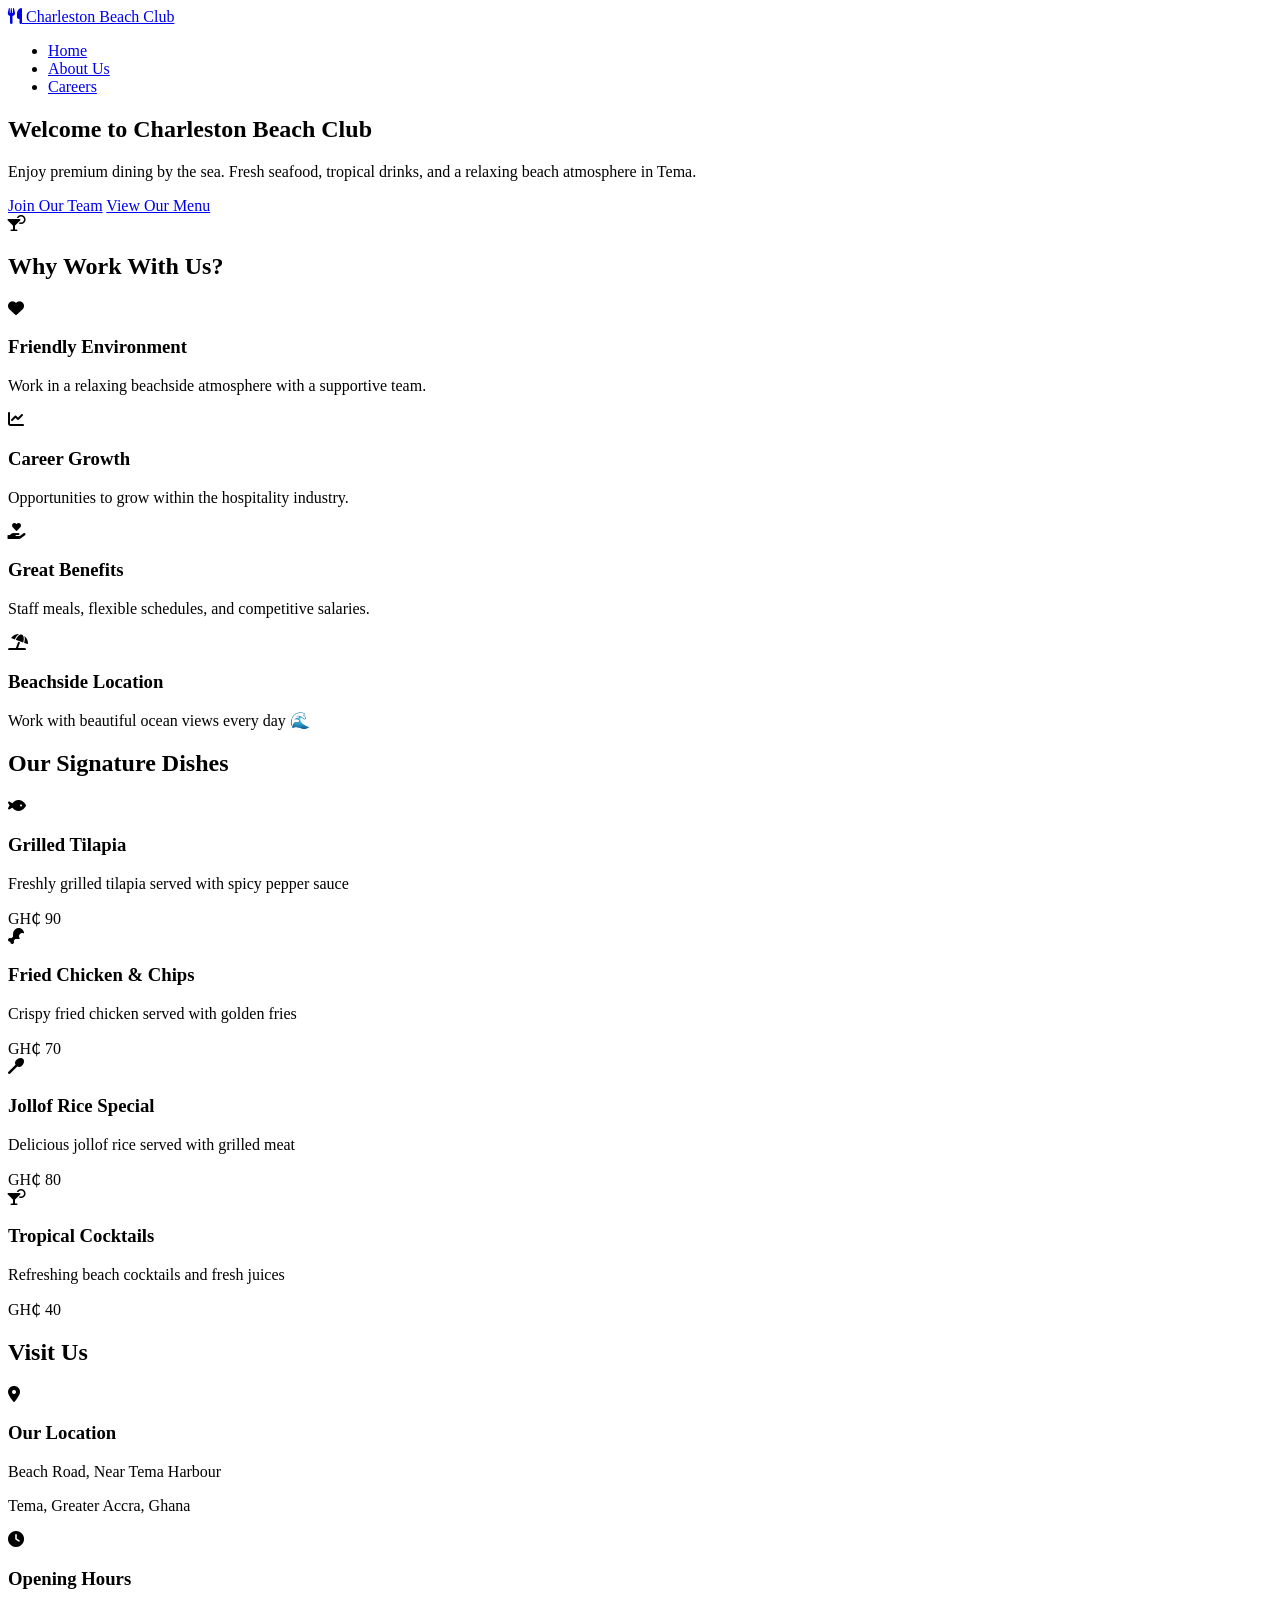
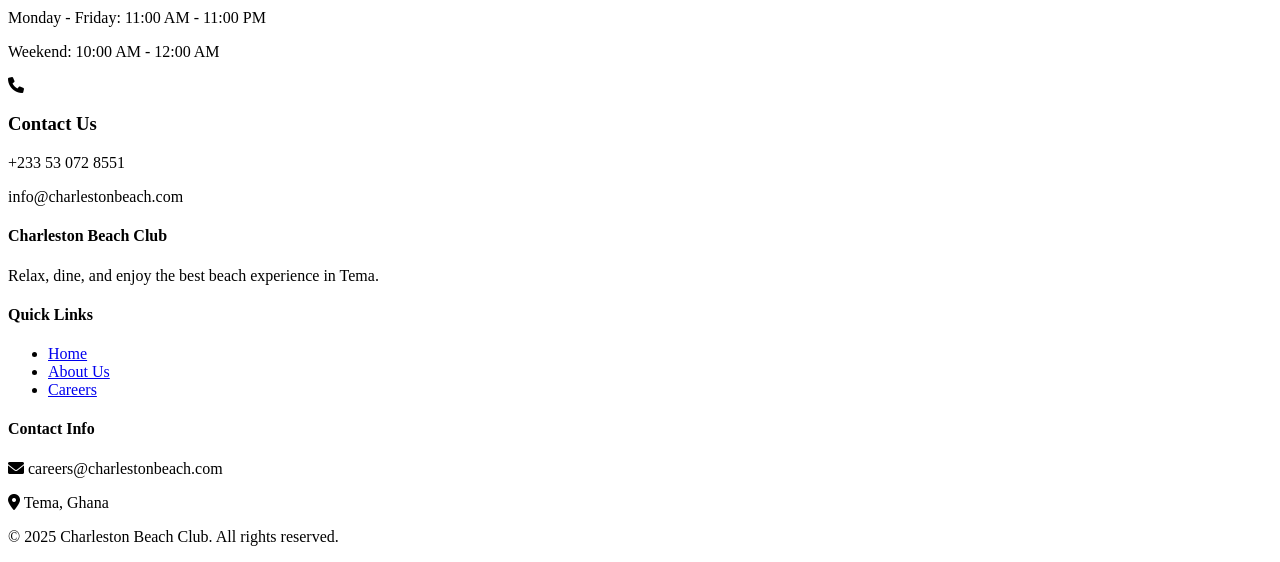
==== index.html @ 64b708ce "Add files via upload" ====
<!DOCTYPE html>
<html lang="en">
<head>
    <meta charset="UTF-8">
    <meta name="viewport" content="width=device-width, initial-scale=1.0">
    <title>Charleston Beach Club - Home</title>
    <link rel="stylesheet" href="css/style.css">
    <link rel="stylesheet" href="https://cdnjs.cloudflare.com/ajax/libs/font-awesome/6.0.0/css/all.min.css">
</head>
<body>
    <nav class="navbar">
        <div class="container">
            <div class="logo">
                <a href="index.html">
                    <i class="fas fa-utensils"></i>
                    <span>Charleston Beach Club</span>
                </a>
            </div>
            <ul class="nav-menu">
                <li><a href="index.html" class="active">Home</a></li>
                <li><a href="about.html">About Us</a></li>
                <li><a href="application.html">Careers</a></li>
            </ul>
            <div class="hamburger">
                <span></span>
                <span></span>
                <span></span>
            </div>
        </div>
    </nav>

    <section class="hero">
        <div class="container">
            <div class="hero-content">
                <h1>Welcome to Charleston Beach Club</h1>
                <p>Enjoy premium dining by the sea. Fresh seafood, tropical drinks, and a relaxing beach atmosphere in Tema.</p>
                <a href="application.html" class="btn-primary">Join Our Team</a>
                <a href="#menu" class="btn-outline">View Our Menu</a>
            </div>
            <div class="hero-image">
                <i class="fas fa-cocktail"></i>
            </div>
        </div>
    </section>

    <section class="features">
        <div class="container">
            <h2>Why Work With Us?</h2>
            <div class="features-grid">
                <div class="feature-card">
                    <i class="fas fa-heart"></i>
                    <h3>Friendly Environment</h3>
                    <p>Work in a relaxing beachside atmosphere with a supportive team.</p>
                </div>
                <div class="feature-card">
                    <i class="fas fa-chart-line"></i>
                    <h3>Career Growth</h3>
                    <p>Opportunities to grow within the hospitality industry.</p>
                </div>
                <div class="feature-card">
                    <i class="fas fa-hand-holding-heart"></i>
                    <h3>Great Benefits</h3>
                    <p>Staff meals, flexible schedules, and competitive salaries.</p>
                </div>
                <div class="feature-card">
                    <i class="fas fa-umbrella-beach"></i>
                    <h3>Beachside Location</h3>
                    <p>Work with beautiful ocean views every day 🌊</p>
                </div>
            </div>
        </div>
    </section>

    <section id="menu" class="menu-preview">
        <div class="container">
            <h2>Our Signature Dishes</h2>
            <div class="menu-grid">
                <div class="menu-item">
                    <i class="fas fa-fish"></i>
                    <h3>Grilled Tilapia</h3>
                    <p>Freshly grilled tilapia served with spicy pepper sauce</p>
                    <span class="price">GH₵ 90</span>
                </div>
                <div class="menu-item">
                    <i class="fas fa-drumstick-bite"></i>
                    <h3>Fried Chicken & Chips</h3>
                    <p>Crispy fried chicken served with golden fries</p>
                    <span class="price">GH₵ 70</span>
                </div>
                <div class="menu-item">
                    <i class="fas fa-utensil-spoon"></i>
                    <h3>Jollof Rice Special</h3>
                    <p>Delicious jollof rice served with grilled meat</p>
                    <span class="price">GH₵ 80</span>
                </div>
                <div class="menu-item">
                    <i class="fas fa-cocktail"></i>
                    <h3>Tropical Cocktails</h3>
                    <p>Refreshing beach cocktails and fresh juices</p>
                    <span class="price">GH₵ 40</span>
                </div>
            </div>
        </div>
    </section>

    <section class="locations">
        <div class="container">
            <h2>Visit Us</h2>
            <div class="location-info">
                <div class="info-card">
                    <i class="fas fa-map-marker-alt"></i>
                    <h3>Our Location</h3>
                    <p>Beach Road, Near Tema Harbour</p>
                    <p>Tema, Greater Accra, Ghana</p>
                </div>
                <div class="info-card">
                    <i class="fas fa-clock"></i>
                    <h3>Opening Hours</h3>
                    <p>Monday - Friday: 11:00 AM - 11:00 PM</p>
                    <p>Weekend: 10:00 AM - 12:00 AM</p>
                </div>
                <div class="info-card">
                    <i class="fas fa-phone"></i>
                    <h3>Contact Us</h3>
                    <p>+233 53 072 8551</p>
                    <p>info@charlestonbeach.com</p>
                </div>
            </div>
        </div>
    </section>

    <footer>
        <div class="container">
            <div class="footer-content">
                <div class="footer-section">
                    <h4>Charleston Beach Club</h4>
                    <p>Relax, dine, and enjoy the best beach experience in Tema.</p>
                </div>
                <div class="footer-section">
                    <h4>Quick Links</h4>
                    <ul>
                        <li><a href="index.html">Home</a></li>
                        <li><a href="about.html">About Us</a></li>
                        <li><a href="application.html">Careers</a></li>
                    </ul>
                </div>
                <div class="footer-section">
                    <h4>Contact Info</h4>
                    <p><i class="fas fa-envelope"></i> careers@charlestonbeach.com</p>
                    <p><i class="fas fa-map-marker-alt"></i> Tema, Ghana</p>
                </div>
            </div>
            <div class="footer-bottom">
                <p>&copy; 2025 Charleston Beach Club. All rights reserved.</p>
            </div>
        </div>
    </footer>

    <script src="js/main.js"></script>
</body>
</html>
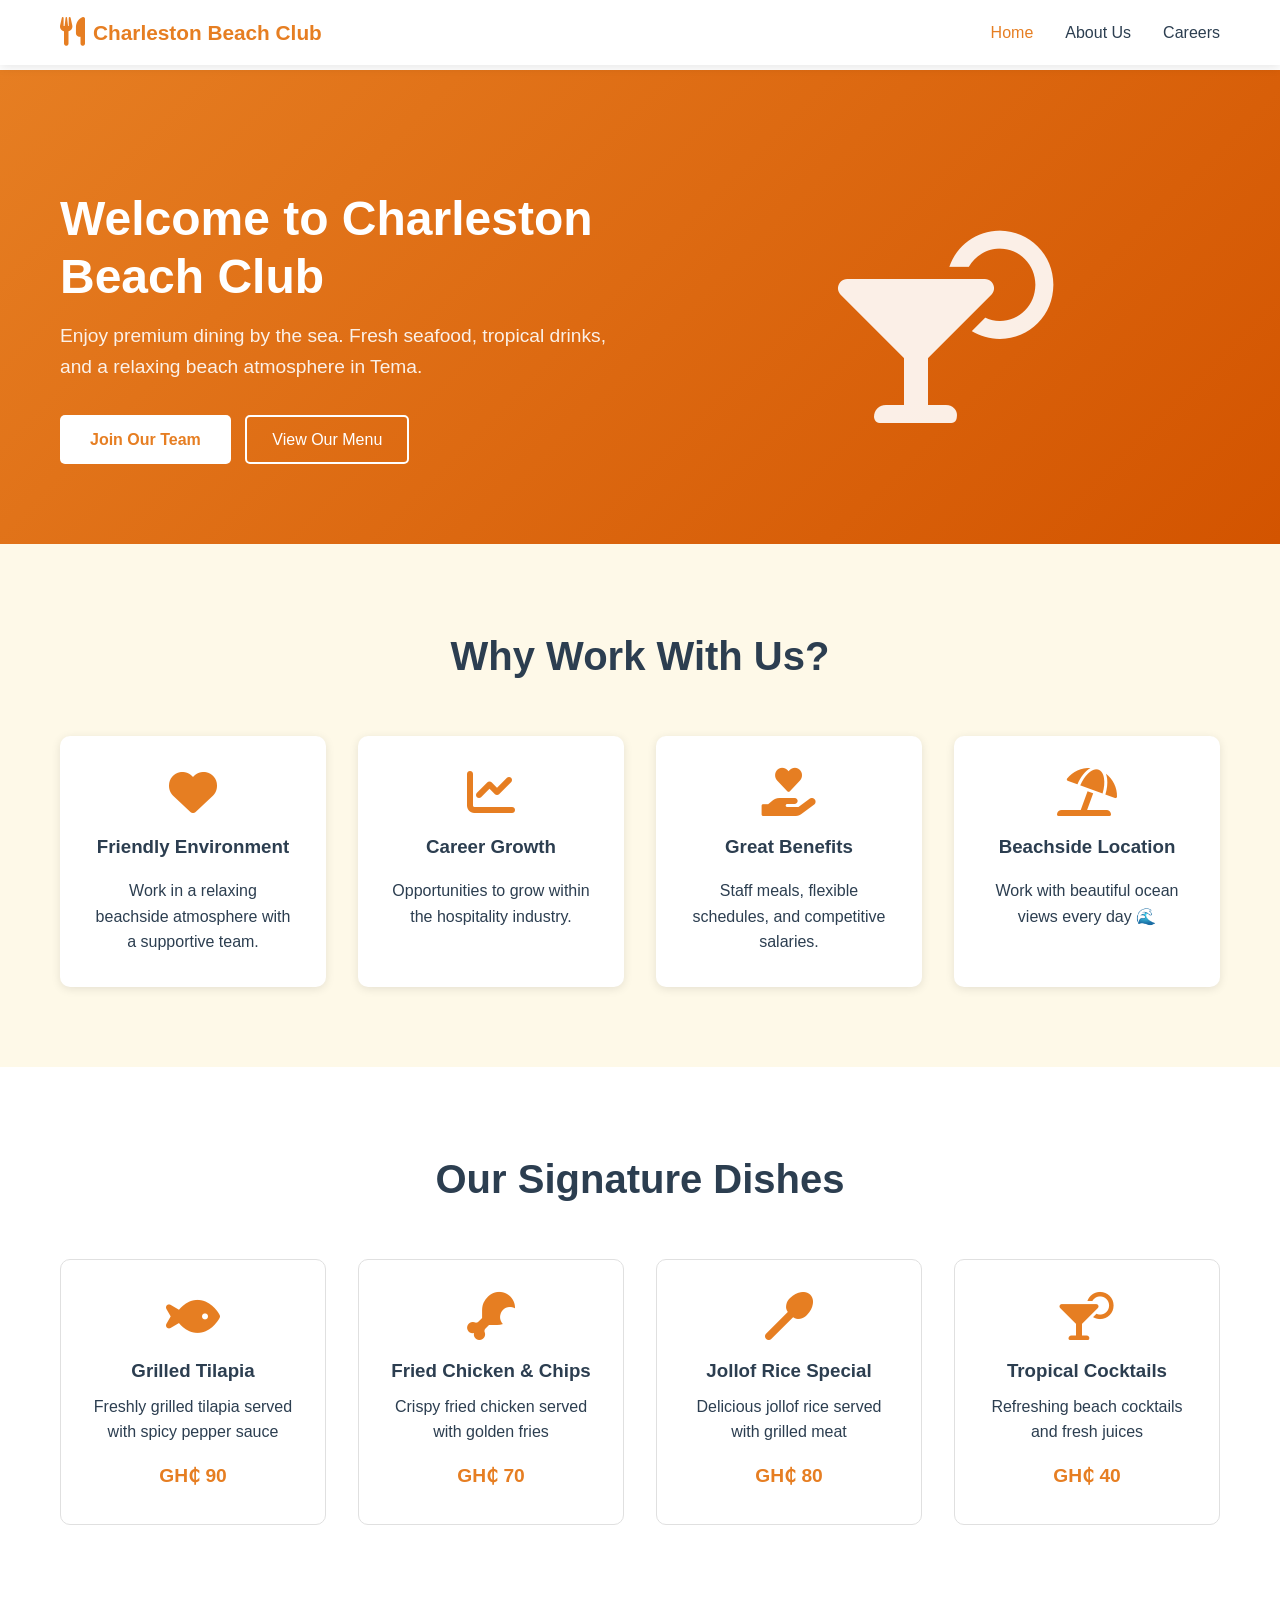
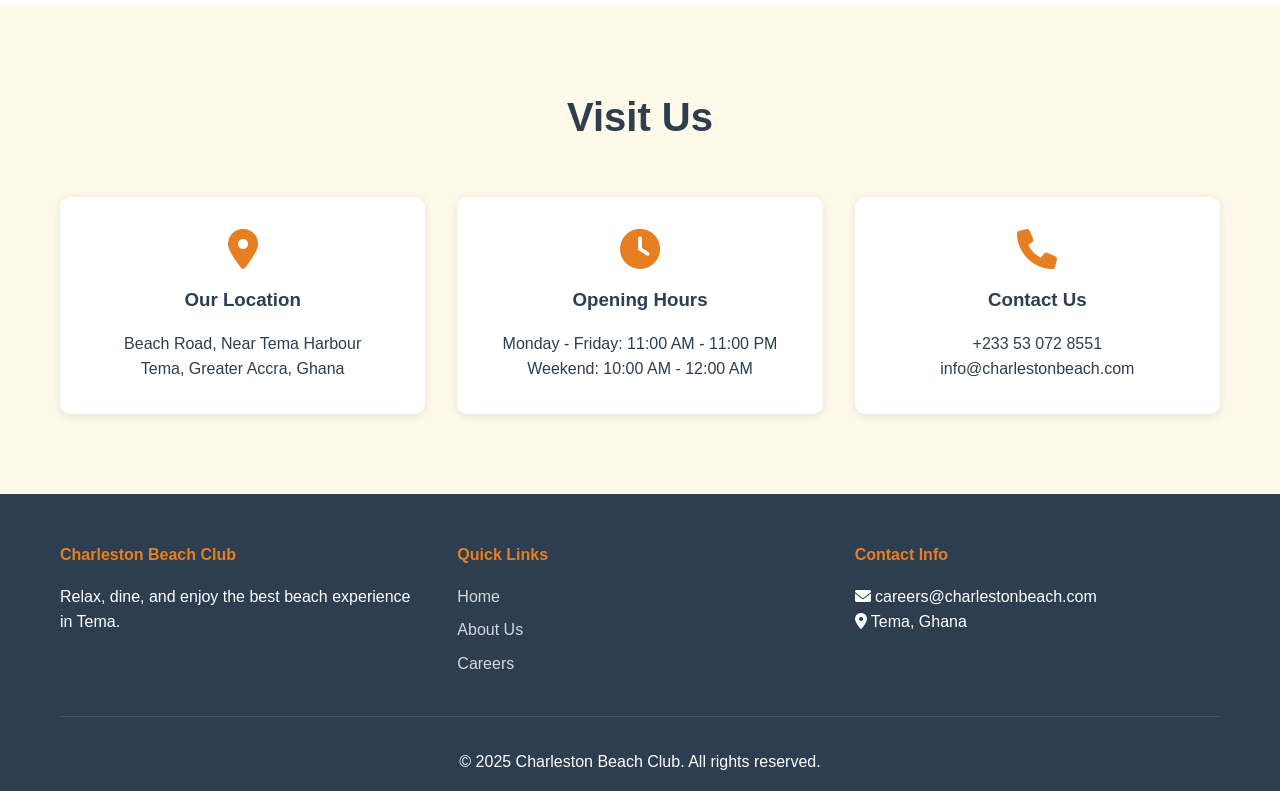
==== commit d8ef849b: "Add files via upload" ====
--- a/index.html
+++ b/index.html
@@ -4,7 +4,7 @@
     <meta charset="UTF-8">
     <meta name="viewport" content="width=device-width, initial-scale=1.0">
     <title>Charleston Beach Club - Home</title>
-    <link rel="stylesheet" href="css/style.css">
+    <link rel="stylesheet" href="style.css">
     <link rel="stylesheet" href="https://cdnjs.cloudflare.com/ajax/libs/font-awesome/6.0.0/css/all.min.css">
 </head>
 <body>
@@ -156,6 +156,6 @@
         </div>
     </footer>
 
-    <script src="js/main.js"></script>
+    <script src="main.js"></script>
 </body>
 </html>
--- a/style.css
+++ b/style.css
@@ -0,0 +1,1196 @@
+* {
+    margin: 0;
+    padding: 0;
+    box-sizing: border-box;
+}
+
+:root {
+    --primary-color: #e67e22;
+    --secondary-color: #d35400;
+    --success-color: #27ae60;
+    --danger-color: #e74c3c;
+    --text-color: #2c3e50;
+    --light-bg: #fef9e8;
+    --border-color: #e0e0e0;
+    --shadow: 0 2px 10px rgba(0, 0, 0, 0.1);
+    --shadow-lg: 0 5px 20px rgba(0, 0, 0, 0.15);
+}
+
+body {
+    font-family: 'Segoe UI', Tahoma, Geneva, Verdana, sans-serif;
+    line-height: 1.6;
+    color: var(--text-color);
+    background-color: #fff;
+}
+
+.container {
+    max-width: 1200px;
+    margin: 0 auto;
+    padding: 0 20px;
+}
+
+/* Navbar */
+.navbar {
+    background: white;
+    box-shadow: var(--shadow);
+    position: fixed;
+    top: 0;
+    width: 100%;
+    z-index: 1000;
+    transition: all 0.3s;
+}
+
+.navbar .container {
+    display: flex;
+    justify-content: space-between;
+    align-items: center;
+    padding: 1rem 20px;
+}
+
+.logo a {
+    font-size: 1.3rem;
+    font-weight: bold;
+    text-decoration: none;
+    color: var(--primary-color);
+    display: flex;
+    align-items: center;
+    gap: 0.5rem;
+}
+
+.logo i {
+    font-size: 1.8rem;
+}
+
+.nav-menu {
+    display: flex;
+    list-style: none;
+    gap: 2rem;
+}
+
+.nav-menu a {
+    text-decoration: none;
+    color: var(--text-color);
+    font-weight: 500;
+    transition: color 0.3s;
+}
+
+.nav-menu a:hover,
+.nav-menu a.active {
+    color: var(--primary-color);
+}
+
+.hamburger {
+    display: none;
+    flex-direction: column;
+    cursor: pointer;
+    padding: 0.5rem;
+    z-index: 1001;
+}
+
+.hamburger span {
+    width: 25px;
+    height: 3px;
+    background: var(--text-color);
+    margin: 3px 0;
+    transition: 0.3s;
+    border-radius: 2px;
+}
+
+.hamburger.active span:nth-child(1) {
+    transform: rotate(-45deg) translate(-5px, 6px);
+}
+
+.hamburger.active span:nth-child(2) {
+    opacity: 0;
+}
+
+.hamburger.active span:nth-child(3) {
+    transform: rotate(45deg) translate(-5px, -6px);
+}
+
+/* Hero Section */
+.hero {
+    padding: 120px 0 80px;
+    background: linear-gradient(135deg, var(--primary-color), var(--secondary-color));
+    color: white;
+    margin-top: 70px;
+}
+
+.hero .container {
+    display: grid;
+    grid-template-columns: 1fr 1fr;
+    gap: 4rem;
+    align-items: center;
+}
+
+.hero-content h1 {
+    font-size: 3rem;
+    margin-bottom: 1rem;
+    line-height: 1.2;
+}
+
+.hero-content p {
+    font-size: 1.2rem;
+    margin-bottom: 2rem;
+    opacity: 0.9;
+}
+
+.hero-image {
+    text-align: center;
+}
+
+.hero-image i {
+    font-size: 12rem;
+    opacity: 0.9;
+}
+
+/* Buttons */
+.btn-primary {
+    display: inline-block;
+    padding: 12px 30px;
+    background: white;
+    color: var(--primary-color);
+    text-decoration: none;
+    border-radius: 5px;
+    font-weight: 600;
+    transition: all 0.3s;
+    border: none;
+    cursor: pointer;
+    margin-right: 10px;
+}
+
+.btn-primary:hover {
+    transform: translateY(-2px);
+    box-shadow: var(--shadow-lg);
+}
+
+.btn-outline {
+    display: inline-block;
+    padding: 10px 25px;
+    border: 2px solid white;
+    color: white;
+    text-decoration: none;
+    border-radius: 5px;
+    font-weight: 500;
+    transition: all 0.3s;
+    background: transparent;
+}
+
+.btn-outline:hover {
+    background: white;
+    color: var(--primary-color);
+}
+
+/* Features Section */
+.features {
+    padding: 80px 0;
+    background: var(--light-bg);
+}
+
+.features h2 {
+    text-align: center;
+    font-size: 2.5rem;
+    margin-bottom: 3rem;
+    color: var(--text-color);
+}
+
+.features-grid {
+    display: grid;
+    grid-template-columns: repeat(auto-fit, minmax(250px, 1fr));
+    gap: 2rem;
+}
+
+.feature-card {
+    background: white;
+    padding: 2rem;
+    text-align: center;
+    border-radius: 10px;
+    box-shadow: var(--shadow);
+    transition: transform 0.3s;
+}
+
+.feature-card:hover {
+    transform: translateY(-5px);
+    box-shadow: var(--shadow-lg);
+}
+
+.feature-card i {
+    font-size: 3rem;
+    color: var(--primary-color);
+    margin-bottom: 1rem;
+}
+
+.feature-card h3 {
+    margin-bottom: 1rem;
+    color: var(--text-color);
+}
+
+/* Menu Preview */
+.menu-preview {
+    padding: 80px 0;
+    background: white;
+}
+
+.menu-preview h2 {
+    text-align: center;
+    font-size: 2.5rem;
+    margin-bottom: 3rem;
+}
+
+.menu-grid {
+    display: grid;
+    grid-template-columns: repeat(auto-fit, minmax(250px, 1fr));
+    gap: 2rem;
+}
+
+.menu-item {
+    text-align: center;
+    padding: 2rem;
+    border: 1px solid var(--border-color);
+    border-radius: 10px;
+    transition: all 0.3s;
+}
+
+.menu-item:hover {
+    transform: translateY(-5px);
+    box-shadow: var(--shadow);
+}
+
+.menu-item i {
+    font-size: 3rem;
+    color: var(--primary-color);
+    margin-bottom: 1rem;
+}
+
+.menu-item h3 {
+    margin-bottom: 0.5rem;
+}
+
+.menu-item .price {
+    display: inline-block;
+    margin-top: 1rem;
+    font-size: 1.2rem;
+    font-weight: bold;
+    color: var(--primary-color);
+}
+
+/* Locations Section */
+.locations {
+    padding: 80px 0;
+    background: var(--light-bg);
+}
+
+.locations h2 {
+    text-align: center;
+    font-size: 2.5rem;
+    margin-bottom: 3rem;
+}
+
+.location-info {
+    display: grid;
+    grid-template-columns: repeat(auto-fit, minmax(300px, 1fr));
+    gap: 2rem;
+}
+
+.info-card {
+    text-align: center;
+    padding: 2rem;
+    background: white;
+    border-radius: 10px;
+    box-shadow: var(--shadow);
+}
+
+.info-card i {
+    font-size: 2.5rem;
+    color: var(--primary-color);
+    margin-bottom: 1rem;
+}
+
+.info-card h3 {
+    margin-bottom: 1rem;
+}
+
+/* Page Header */
+.page-header {
+    background: linear-gradient(135deg, var(--primary-color), var(--secondary-color));
+    color: white;
+    padding: 100px 0 60px;
+    text-align: center;
+    margin-top: 70px;
+}
+
+.page-header h1 {
+    font-size: 3rem;
+    margin-bottom: 1rem;
+}
+
+/* About Page */
+.about-content {
+    padding: 80px 0;
+}
+
+.about-grid {
+    display: grid;
+    grid-template-columns: 2fr 1fr;
+    gap: 3rem;
+}
+
+.about-text h2 {
+    margin: 1.5rem 0 1rem;
+    color: var(--primary-color);
+}
+
+.about-text h2:first-of-type {
+    margin-top: 0;
+}
+
+.values-list {
+    margin-top: 1rem;
+}
+
+.value-item {
+    display: flex;
+    gap: 1rem;
+    margin-bottom: 1.5rem;
+}
+
+.value-item i {
+    font-size: 1.5rem;
+    color: var(--primary-color);
+}
+
+.about-stats {
+    display: grid;
+    grid-template-columns: repeat(2, 1fr);
+    gap: 1rem;
+}
+
+.stat-box {
+    background: var(--light-bg);
+    padding: 2rem;
+    text-align: center;
+    border-radius: 10px;
+}
+
+.stat-box h3 {
+    font-size: 2rem;
+    color: var(--primary-color);
+    margin-bottom: 0.5rem;
+}
+
+/* Team Section */
+.team-section {
+    padding: 80px 0;
+    background: var(--light-bg);
+}
+
+.team-section h2 {
+    text-align: center;
+    font-size: 2.5rem;
+    margin-bottom: 3rem;
+}
+
+.positions-list {
+    display: flex;
+    flex-direction: column;
+    gap: 1rem;
+    max-width: 800px;
+    margin: 0 auto;
+}
+
+.position-item {
+    display: flex;
+    justify-content: space-between;
+    align-items: center;
+    padding: 1.5rem;
+    background: white;
+    border: 1px solid var(--border-color);
+    border-radius: 10px;
+    transition: all 0.3s;
+}
+
+.position-item:hover {
+    box-shadow: var(--shadow-lg);
+    border-color: transparent;
+}
+
+.position-info h3 {
+    margin-bottom: 0.5rem;
+    color: var(--primary-color);
+}
+
+.position-info p {
+    color: #6b7280;
+    margin-bottom: 0.5rem;
+}
+
+.badge {
+    display: inline-block;
+    padding: 3px 10px;
+    background: var(--primary-color);
+    color: white;
+    border-radius: 15px;
+    font-size: 0.8rem;
+}
+
+/* Application Form */
+.application-form-section {
+    padding: 80px 0;
+    background: var(--light-bg);
+}
+
+.form-container {
+    background: white;
+    border-radius: 10px;
+    box-shadow: var(--shadow-lg);
+    padding: 2rem;
+}
+
+.form-progress {
+    display: flex;
+    justify-content: space-between;
+    margin-bottom: 3rem;
+    position: relative;
+}
+
+.form-progress::before {
+    content: '';
+    position: absolute;
+    top: 50%;
+    left: 0;
+    right: 0;
+    height: 2px;
+    background: var(--border-color);
+    z-index: 1;
+}
+
+.progress-step {
+    background: white;
+    padding: 10px 20px;
+    border-radius: 25px;
+    border: 2px solid var(--border-color);
+    position: relative;
+    z-index: 2;
+    font-weight: 500;
+    transition: all 0.3s;
+}
+
+.progress-step.active {
+    border-color: var(--primary-color);
+    color: var(--primary-color);
+    background: white;
+}
+
+.form-step {
+    display: none;
+    animation: fadeIn 0.5s;
+}
+
+.form-step.active {
+    display: block;
+}
+
+@keyframes fadeIn {
+    from {
+        opacity: 0;
+        transform: translateY(20px);
+    }
+    to {
+        opacity: 1;
+        transform: translateY(0);
+    }
+}
+
+.form-group {
+    margin-bottom: 1.5rem;
+}
+
+.form-group label {
+    display: block;
+    margin-bottom: 0.5rem;
+    font-weight: 500;
+    color: var(--text-color);
+}
+
+.form-group input,
+.form-group select,
+.form-group textarea {
+    width: 100%;
+    padding: 12px;
+    border: 1px solid var(--border-color);
+    border-radius: 5px;
+    font-size: 1rem;
+    font-family: inherit;
+    transition: border-color 0.3s;
+}
+
+.form-group input:focus,
+.form-group select:focus,
+.form-group textarea:focus {
+    outline: none;
+    border-color: var(--primary-color);
+}
+
+.form-group small {
+    display: block;
+    margin-top: 0.25rem;
+    color: #6b7280;
+    font-size: 0.8rem;
+}
+
+.form-navigation {
+    display: flex;
+    justify-content: space-between;
+    margin-top: 2rem;
+}
+
+.btn-next,
+.btn-prev,
+.btn-submit {
+    padding: 12px 30px;
+    border: none;
+    border-radius: 5px;
+    cursor: pointer;
+    font-size: 1rem;
+    font-weight: 500;
+    transition: all 0.3s;
+}
+
+.btn-next {
+    background: var(--primary-color);
+    color: white;
+}
+
+.btn-next:hover {
+    background: var(--secondary-color);
+    transform: translateY(-2px);
+}
+
+.btn-prev {
+    background: #95a5a6;
+    color: white;
+}
+
+.btn-prev:hover {
+    background: #7f8c8d;
+    transform: translateY(-2px);
+}
+
+.btn-submit {
+    background: var(--success-color);
+    color: white;
+}
+
+.btn-submit:hover {
+    background: #219a52;
+    transform: translateY(-2px);
+}
+
+.btn-submit:disabled {
+    opacity: 0.6;
+    cursor: not-allowed;
+}
+
+.review-section {
+    margin-bottom: 2rem;
+    padding: 1.5rem;
+    background: var(--light-bg);
+    border-radius: 5px;
+}
+
+.review-section h3 {
+    margin-bottom: 1rem;
+    color: var(--primary-color);
+}
+
+.review-section p {
+    margin: 0.5rem 0;
+    line-height: 1.5;
+}
+
+.success-message {
+    text-align: center;
+    padding: 3rem;
+    animation: fadeIn 0.5s;
+}
+
+.success-message i {
+    font-size: 4rem;
+    color: var(--success-color);
+    margin-bottom: 1rem;
+}
+
+.success-message h3 {
+    margin-bottom: 1rem;
+    color: var(--text-color);
+}
+
+.success-message p {
+    margin-bottom: 1rem;
+    color: #6b7280;
+}
+
+.error-message {
+    color: var(--danger-color);
+    font-size: 0.85rem;
+    margin-top: 0.25rem;
+}
+
+/* Footer */
+footer {
+    background: var(--text-color);
+    color: white;
+    padding: 3rem 0 1rem;
+}
+
+.footer-content {
+    display: grid;
+    grid-template-columns: repeat(auto-fit, minmax(250px, 1fr));
+    gap: 2rem;
+    margin-bottom: 2rem;
+}
+
+.footer-section h4 {
+    margin-bottom: 1rem;
+    color: var(--primary-color);
+}
+
+.footer-section ul {
+    list-style: none;
+}
+
+.footer-section ul li {
+    margin-bottom: 0.5rem;
+}
+
+.footer-section a {
+    color: white;
+    text-decoration: none;
+    opacity: 0.8;
+    transition: opacity 0.3s;
+}
+
+.footer-section a:hover {
+    opacity: 1;
+}
+
+.social-links {
+    margin-top: 1rem;
+}
+
+.social-links a {
+    display: inline-block;
+    margin-right: 1rem;
+    font-size: 1.2rem;
+}
+
+.footer-bottom {
+    text-align: center;
+    padding-top: 2rem;
+    border-top: 1px solid rgba(255, 255, 255, 0.1);
+}
+
+/* Responsive Design */
+
+/* Tablet and Mobile Styles */
+@media (max-width: 768px) {
+    .hamburger {
+        display: flex;
+        order: 3;
+        margin-left: auto;
+    }
+
+    .nav-menu {
+        position: fixed;
+        left: -100%;
+        top: 70px;
+        flex-direction: column;
+        background: white;
+        width: 100%;
+        text-align: center;
+        transition: 0.3s ease-in-out;
+        box-shadow: var(--shadow);
+        padding: 2rem 0;
+        z-index: 999;
+        max-height: calc(100vh - 70px);
+        overflow-y: auto;
+    }
+
+    .nav-menu.active {
+        left: 0;
+    }
+
+    .nav-menu li {
+        margin: 1rem 0;
+        width: 100%;
+    }
+
+    .nav-menu a {
+        font-size: 1.1rem;
+        padding: 0.75rem 1rem;
+        display: block;
+        width: 100%;
+        border-radius: 5px;
+        margin: 0 1rem;
+        transition: all 0.3s;
+    }
+
+    .nav-menu a:hover {
+        background: var(--light-bg);
+        color: var(--primary-color);
+    }
+
+    .hamburger.active span:nth-child(1) {
+        transform: rotate(-45deg) translate(-5px, 6px);
+    }
+
+    .hamburger.active span:nth-child(2) {
+        opacity: 0;
+    }
+
+    .hamburger.active span:nth-child(3) {
+        transform: rotate(45deg) translate(-5px, -6px);
+    }
+
+    .container {
+        padding: 0 15px;
+    }
+
+    .hero {
+        padding: 100px 0 60px;
+        text-align: center;
+    }
+
+    .hero .container {
+        grid-template-columns: 1fr;
+        gap: 2rem;
+    }
+
+    .hero-content h1 {
+        font-size: 2rem;
+        margin-bottom: 1rem;
+    }
+
+    .hero-content p {
+        font-size: 1.1rem;
+        margin-bottom: 2rem;
+    }
+
+    .hero-image i {
+        font-size: 6rem;
+    }
+
+    .btn-primary, .btn-outline {
+        display: inline-block;
+        margin: 0.5rem;
+        padding: 12px 24px;
+        font-size: 1rem;
+        min-height: 44px;
+        border-radius: 5px;
+        text-align: center;
+        text-decoration: none;
+        display: inline-flex;
+        align-items: center;
+        justify-content: center;
+    }
+
+    /* Features Section */
+    .features {
+        padding: 60px 0;
+    }
+
+    .features h2 {
+        font-size: 2rem;
+        margin-bottom: 2rem;
+    }
+
+    .features-grid {
+        grid-template-columns: 1fr;
+        gap: 2rem;
+    }
+
+    .feature-card {
+        padding: 2rem;
+        text-align: center;
+    }
+
+    .feature-card i {
+        font-size: 3rem;
+        margin-bottom: 1rem;
+    }
+
+    /* Menu Preview */
+    .menu-preview {
+        padding: 60px 0;
+    }
+
+    .menu-preview h2 {
+        font-size: 2rem;
+        margin-bottom: 2rem;
+    }
+
+    .menu-grid {
+        grid-template-columns: 1fr;
+        gap: 2rem;
+    }
+
+    .menu-item {
+        text-align: center;
+    }
+
+    .menu-item img {
+        width: 100%;
+        height: 200px;
+        object-fit: cover;
+    }
+
+    /* Locations Section */
+    .locations {
+        padding: 60px 0;
+    }
+
+    .locations h2 {
+        font-size: 2rem;
+        margin-bottom: 2rem;
+    }
+
+    .location-info {
+        grid-template-columns: 1fr;
+        gap: 2rem;
+    }
+
+    .info-card {
+        text-align: center;
+        padding: 1.5rem;
+    }
+
+    /* Page Header */
+    .page-header {
+        padding: 80px 0 40px;
+        text-align: center;
+    }
+
+    .page-header h1 {
+        font-size: 2.5rem;
+        margin-bottom: 1rem;
+    }
+
+    .page-header p {
+        font-size: 1.1rem;
+    }
+
+    /* About Page */
+    .about-content {
+        flex-direction: column;
+        text-align: center;
+        gap: 2rem;
+    }
+
+    .about-text h2 {
+        font-size: 2rem;
+    }
+
+    .about-image img {
+        width: 100%;
+        max-width: 400px;
+    }
+
+    .about-grid {
+        grid-template-columns: 1fr;
+        gap: 2rem;
+    }
+
+    .about-card {
+        text-align: center;
+        padding: 2rem;
+    }
+
+    /* Team Section */
+    .team {
+        padding: 60px 0;
+    }
+
+    .team h2 {
+        font-size: 2rem;
+        margin-bottom: 2rem;
+    }
+
+    .team-grid {
+        grid-template-columns: 1fr;
+        gap: 2rem;
+    }
+
+    .team-member {
+        text-align: center;
+    }
+
+    .team-member img {
+        width: 150px;
+        height: 150px;
+    }
+
+    /* Team Section (About Page) */
+    .team-section {
+        padding: 60px 0;
+    }
+
+    .team-section h2 {
+        font-size: 2rem;
+        margin-bottom: 2rem;
+        text-align: center;
+    }
+
+    .positions-list {
+        display: grid;
+        grid-template-columns: 1fr;
+        gap: 2rem;
+        margin-top: 2rem;
+    }
+
+    .position-item {
+        background: white;
+        padding: 2rem;
+        border-radius: 10px;
+        box-shadow: var(--shadow);
+        text-align: center;
+        transition: transform 0.3s;
+    }
+
+    .position-item:hover {
+        transform: translateY(-5px);
+    }
+
+    .position-info h3 {
+        color: var(--primary-color);
+        margin-bottom: 0.5rem;
+    }
+
+    /* Application Form */
+    .application-form-section {
+        padding: 40px 0;
+    }
+
+    .form-container {
+        padding: 2rem;
+        margin: 0;
+    }
+
+    .form-progress {
+        flex-direction: column;
+        gap: 1rem;
+        margin-bottom: 2rem;
+    }
+
+    .form-progress::before {
+        display: none;
+    }
+
+    .progress-step {
+        text-align: center;
+        padding: 0.5rem;
+        font-size: 0.9rem;
+    }
+
+    .form-step h2 {
+        font-size: 1.8rem;
+        margin-bottom: 2rem;
+    }
+
+    .form-group label {
+        font-size: 1rem;
+        margin-bottom: 0.5rem;
+    }
+
+    .form-group input,
+    .form-group select,
+    .form-group textarea {
+        font-size: 1rem;
+        padding: 12px;
+        border: 1px solid var(--border-color);
+        border-radius: 5px;
+        width: 100%;
+        min-height: 44px;
+        box-sizing: border-box;
+    }
+
+    .form-group textarea {
+        min-height: 100px;
+        resize: vertical;
+    }
+
+    .form-navigation {
+        flex-direction: column;
+        gap: 1rem;
+        margin-top: 2rem;
+    }
+
+    .btn-next,
+    .btn-prev,
+    .btn-submit {
+        width: 100%;
+        padding: 14px;
+        font-size: 1rem;
+        min-height: 48px; /* Touch-friendly button size */
+        display: flex;
+        align-items: center;
+        justify-content: center;
+    }
+
+    .review-section {
+        margin-bottom: 2rem;
+    }
+
+    .review-section h3 {
+        font-size: 1.3rem;
+        margin-bottom: 1rem;
+    }
+
+    .success-message {
+        text-align: center;
+        padding: 2rem;
+    }
+
+    .success-message i {
+        font-size: 4rem;
+        margin-bottom: 1rem;
+    }
+
+    .success-message h3 {
+        font-size: 1.8rem;
+        margin-bottom: 1rem;
+    }
+
+    /* Footer */
+    .footer-content {
+        flex-direction: column;
+        gap: 2rem;
+        text-align: center;
+    }
+
+    .footer-section {
+        margin-bottom: 2rem;
+    }
+
+    .footer-section h4 {
+        font-size: 1.2rem;
+        margin-bottom: 1rem;
+    }
+
+    .footer-bottom {
+        text-align: center;
+        padding-top: 2rem;
+        border-top: 1px solid var(--border-color);
+    }
+}
+
+/* Mobile Styles */
+@media (max-width: 480px) {
+    .container {
+        padding: 0 10px;
+    }
+
+    .navbar .container {
+        padding: 1rem 10px;
+    }
+
+    .logo a {
+        font-size: 1.1rem;
+    }
+
+    .logo i {
+        font-size: 1.5rem;
+    }
+
+    .hero {
+        padding: 80px 0 40px;
+    }
+
+    .hero-content h1 {
+        font-size: 1.8rem;
+    }
+
+    .hero-content p {
+        font-size: 1rem;
+    }
+
+    .hero-image i {
+        font-size: 5rem;
+    }
+
+    .features h2,
+    .menu-preview h2,
+    .locations h2,
+    .team h2 {
+        font-size: 1.8rem;
+    }
+
+    .feature-card,
+    .menu-item,
+    .location-card,
+    .about-card,
+    .team-member {
+        padding: 1.5rem;
+    }
+
+    .page-header h1 {
+        font-size: 2rem;
+    }
+
+    .form-container {
+        padding: 1rem;
+    }
+
+    .form-step h2 {
+        font-size: 1.5rem;
+    }
+
+    .success-message h3 {
+        font-size: 1.5rem;
+    }
+
+    .footer-section h4 {
+        font-size: 1.1rem;
+    }
+}
+
+/* Extra Small Mobile Styles */
+@media (max-width: 360px) {
+    .container {
+        padding: 0 8px;
+    }
+
+    .navbar .container {
+        padding: 0.8rem 8px;
+    }
+
+    .hero-content h1 {
+        font-size: 1.5rem;
+    }
+
+    .hero-image i {
+        font-size: 4rem;
+    }
+
+    .btn-primary, .btn-outline {
+        padding: 10px 20px;
+        font-size: 0.9rem;
+    }
+
+    .feature-card i {
+        font-size: 2.5rem;
+    }
+
+    .form-group input,
+    .form-group select,
+    .form-group textarea {
+        padding: 10px;
+        font-size: 0.9rem;
+    }
+
+    .btn-next,
+    .btn-prev,
+    .btn-submit {
+        padding: 12px;
+        font-size: 0.9rem;
+    }
+}
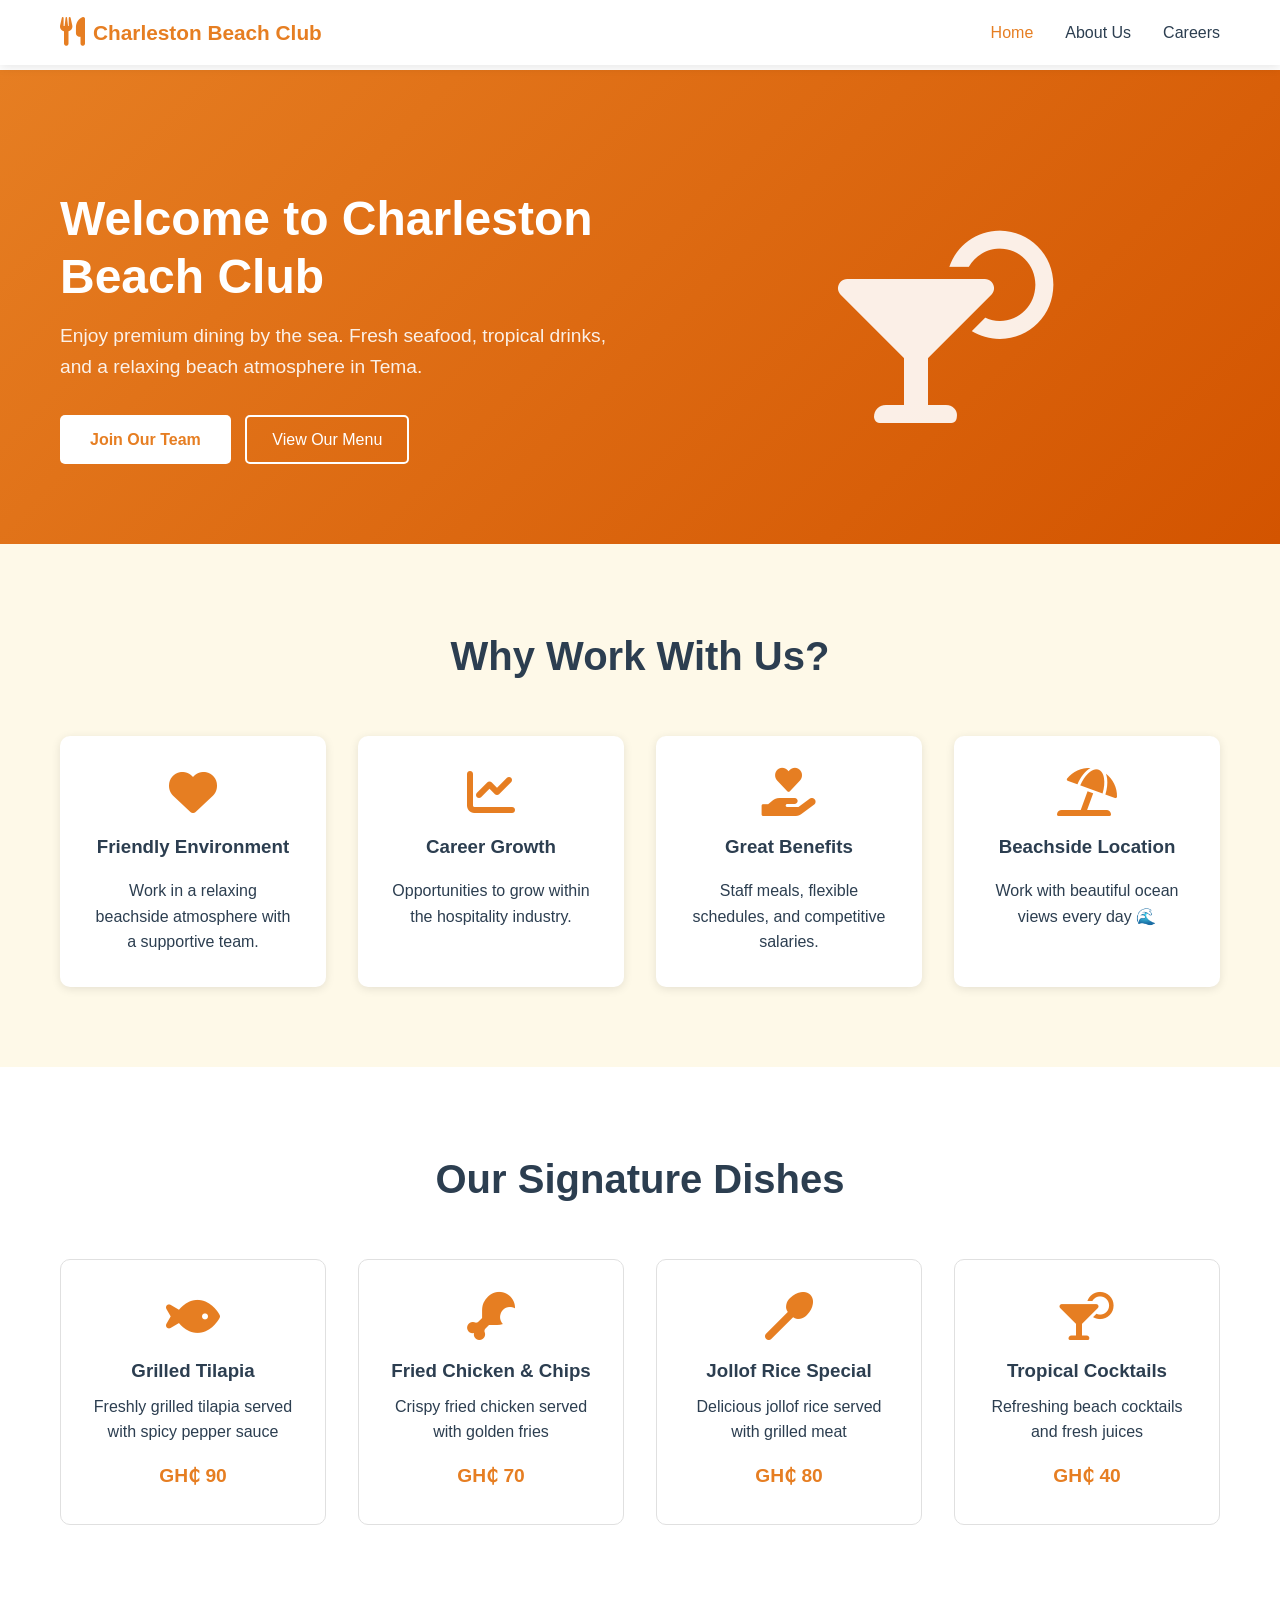
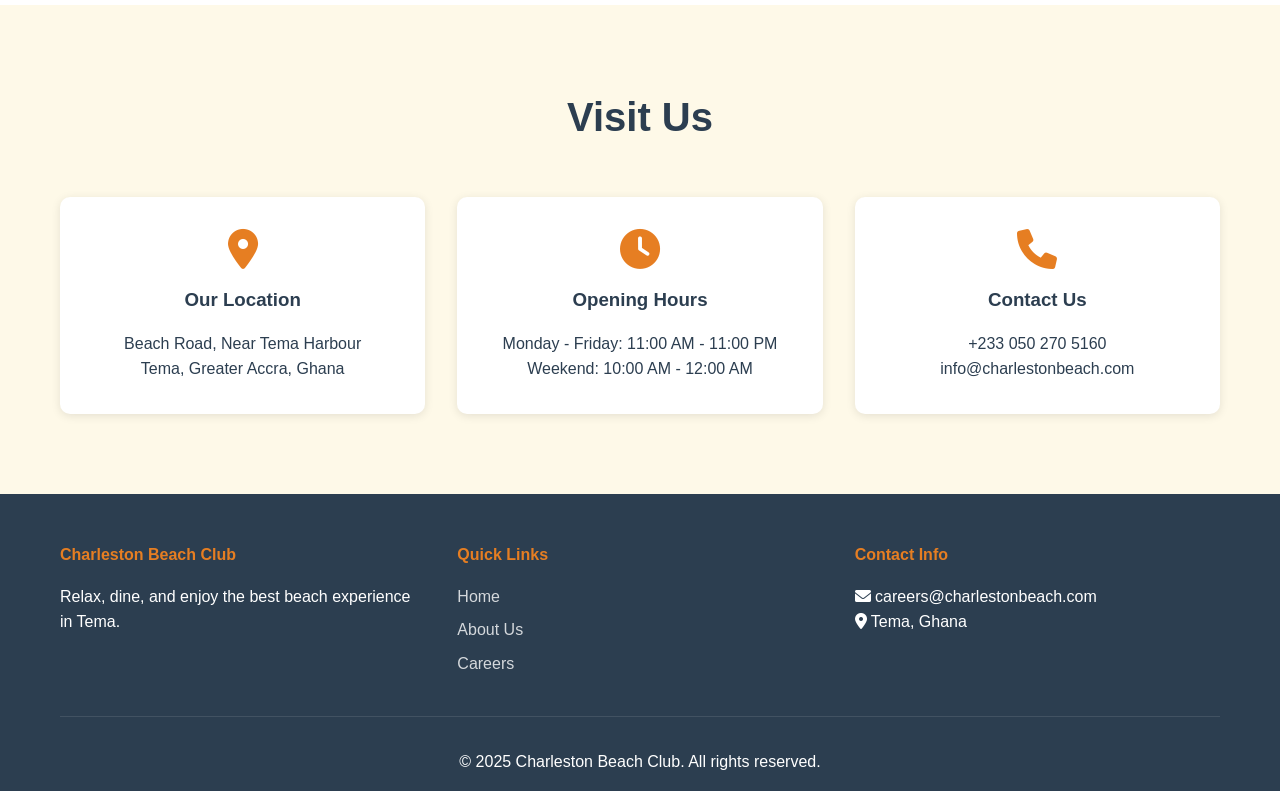
==== commit 80c28e56: "Add files via upload" ====
--- a/index.html
+++ b/index.html
@@ -122,7 +122,7 @@
                 <div class="info-card">
                     <i class="fas fa-phone"></i>
                     <h3>Contact Us</h3>
-                    <p>+233 53 072 8551</p>
+                    <p>+233 050 270 5160</p>
                     <p>info@charlestonbeach.com</p>
                 </div>
             </div>
